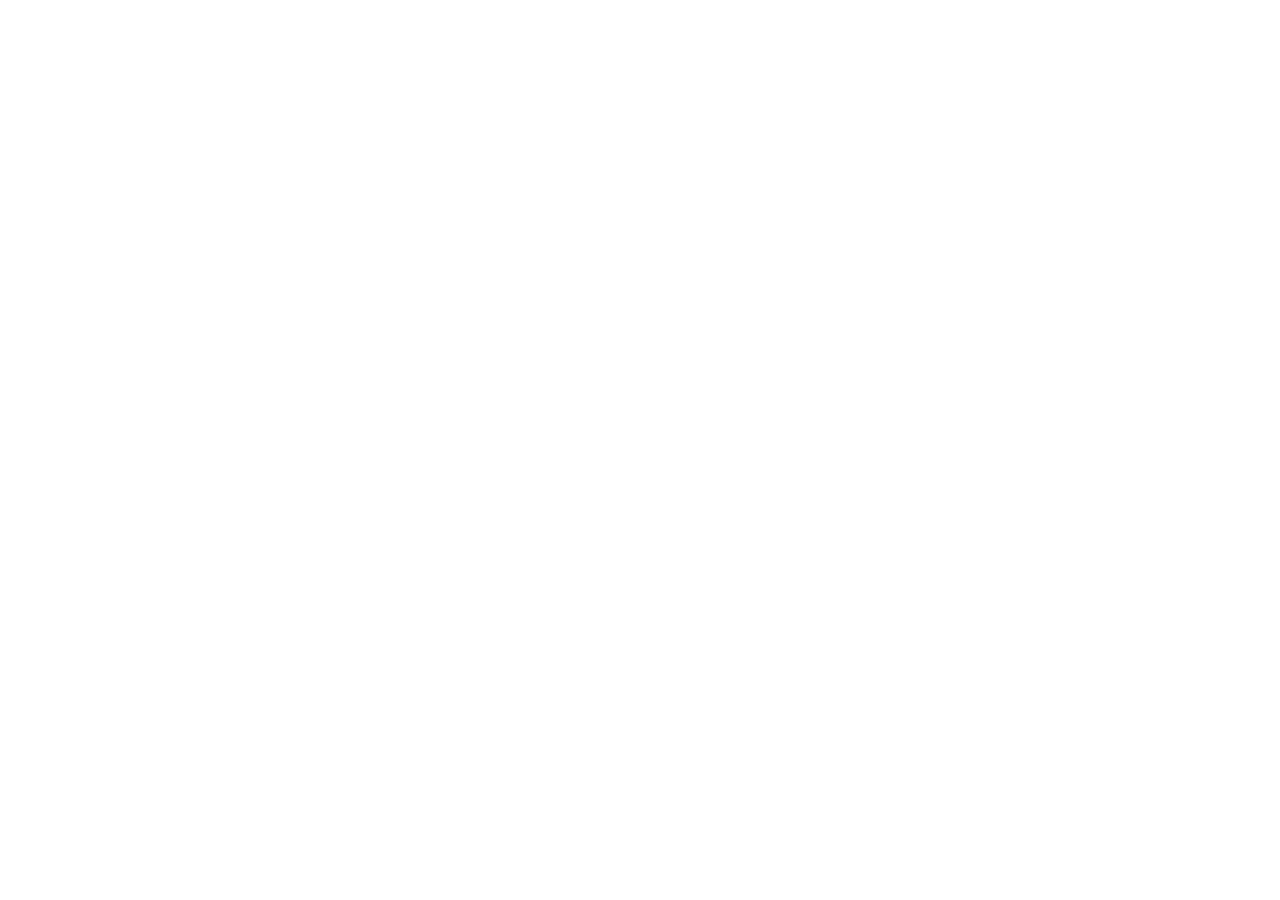
==== ecommerce-site/index.html @ d8488909 "ecommerce site project added" ====
<!doctype html>
<html lang="en">
  <head>
    <meta charset="UTF-8" />
    <meta name="viewport" content="width=device-width, initial-scale=1.0" />
    <title>E-commerce Site</title>
    <link rel="stylesheet" href="style.css" />
  </head>
  <body>
    <script src="script.js"></script>
  </body>
</html>
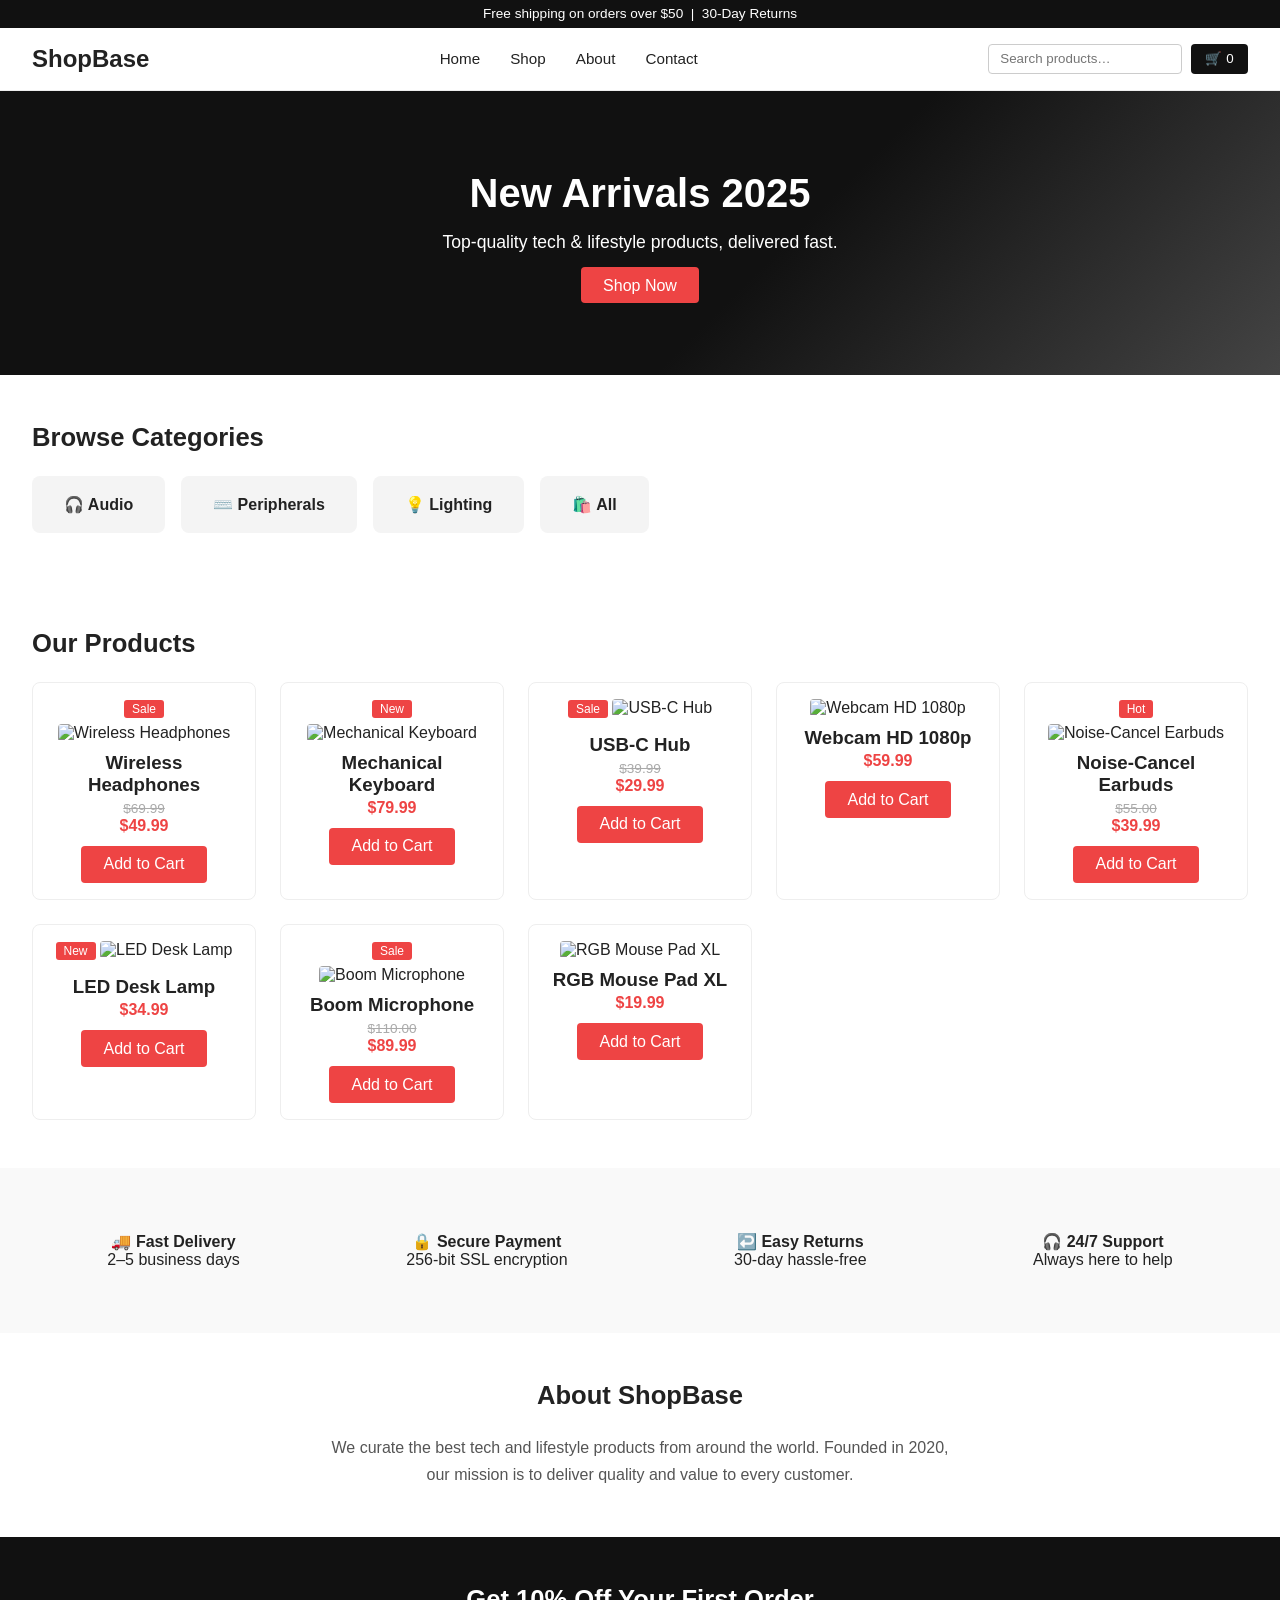
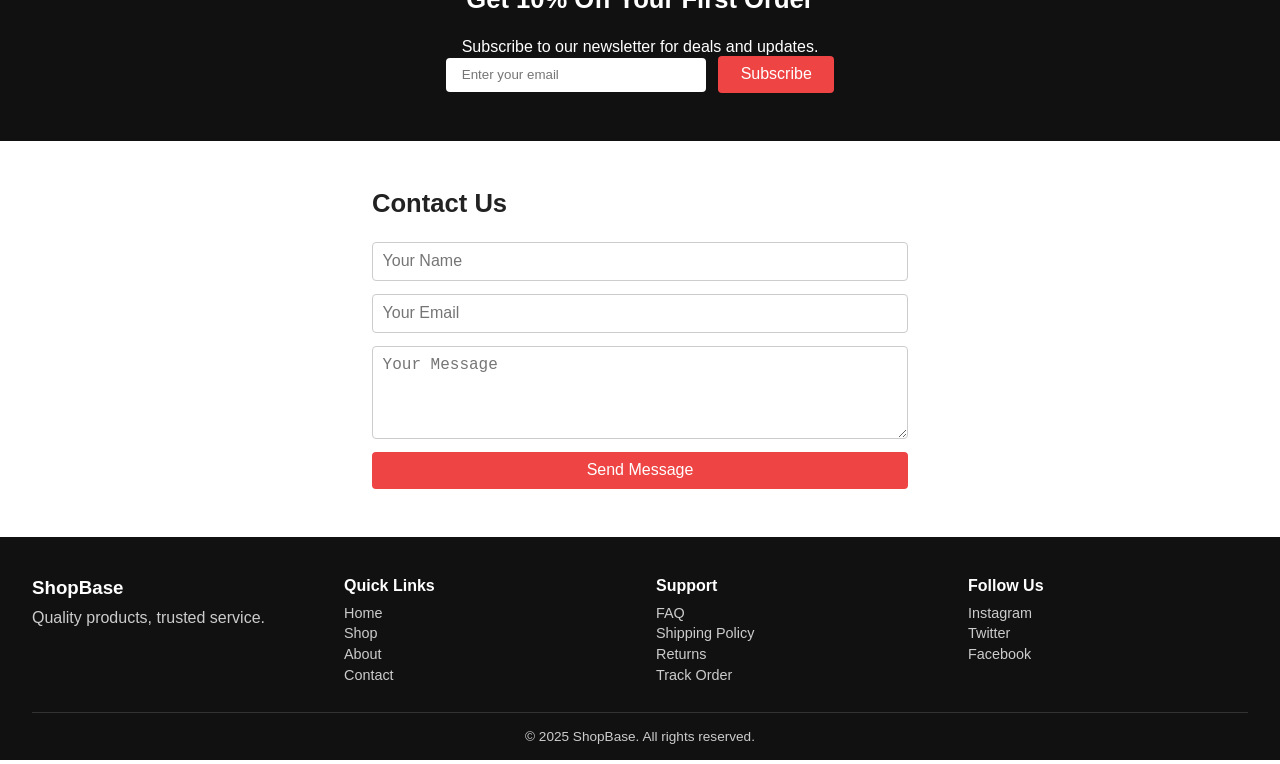
==== commit 9eace09d: "Ecommerce site UI" ====
--- a/ecommerce-site/index.html
+++ b/ecommerce-site/index.html
@@ -3,10 +3,146 @@
   <head>
     <meta charset="UTF-8" />
     <meta name="viewport" content="width=device-width, initial-scale=1.0" />
-    <title>E-commerce Site</title>
+    <title>ShopBase – Modern Store</title>
     <link rel="stylesheet" href="style.css" />
   </head>
   <body>
+    <!-- TOP BAR -->
+    <div class="topbar">
+      Free shipping on orders over $50 &nbsp;|&nbsp; 30-Day Returns
+    </div>
+
+    <!-- HEADER -->
+    <header>
+      <div class="logo">ShopBase</div>
+      <nav>
+        <a href="#home">Home</a>
+        <a href="#products">Shop</a>
+        <a href="#about">About</a>
+        <a href="#contact">Contact</a>
+      </nav>
+      <div class="header-actions">
+        <input type="text" id="search" placeholder="Search products…" />
+        <button id="cart-btn">🛒 <span id="cart-count">0</span></button>
+      </div>
+    </header>
+
+    <!-- HERO -->
+    <section id="home" class="hero">
+      <div class="hero-text">
+        <h2>New Arrivals 2025</h2>
+        <p>Top-quality tech & lifestyle products, delivered fast.</p>
+        <a href="#products" class="btn">Shop Now</a>
+      </div>
+    </section>
+
+    <!-- CATEGORIES -->
+    <section class="categories">
+      <h2>Browse Categories</h2>
+      <div class="cat-grid">
+        <div class="cat-card" onclick="filterProducts('Audio')">🎧 Audio</div>
+        <div class="cat-card" onclick="filterProducts('Peripherals')">
+          ⌨️ Peripherals
+        </div>
+        <div class="cat-card" onclick="filterProducts('Lighting')">
+          💡 Lighting
+        </div>
+        <div class="cat-card" onclick="filterProducts('')">🛍️ All</div>
+      </div>
+    </section>
+
+    <!-- PRODUCTS -->
+    <section id="products">
+      <h2>Our Products</h2>
+      <div id="product-grid"></div>
+    </section>
+
+    <!-- FEATURES BANNER -->
+    <section class="features">
+      <div>🚚 <strong>Fast Delivery</strong><br />2–5 business days</div>
+      <div>🔒 <strong>Secure Payment</strong><br />256-bit SSL encryption</div>
+      <div>↩️ <strong>Easy Returns</strong><br />30-day hassle-free</div>
+      <div>🎧 <strong>24/7 Support</strong><br />Always here to help</div>
+    </section>
+
+    <!-- ABOUT -->
+    <section id="about" class="about">
+      <h2>About ShopBase</h2>
+      <p>
+        We curate the best tech and lifestyle products from around the world.
+        Founded in 2020, our mission is to deliver quality and value to every
+        customer.
+      </p>
+    </section>
+
+    <!-- NEWSLETTER -->
+    <section class="newsletter">
+      <h2>Get 10% Off Your First Order</h2>
+      <p>Subscribe to our newsletter for deals and updates.</p>
+      <form onsubmit="subscribeNewsletter(event)">
+        <input
+          type="email"
+          id="email-input"
+          placeholder="Enter your email"
+          required
+        />
+        <button type="submit" class="btn">Subscribe</button>
+      </form>
+    </section>
+
+    <!-- CONTACT -->
+    <section id="contact" class="contact">
+      <h2>Contact Us</h2>
+      <form onsubmit="submitContact(event)">
+        <input type="text" placeholder="Your Name" required />
+        <input type="email" placeholder="Your Email" required />
+        <textarea placeholder="Your Message" rows="4" required></textarea>
+        <button type="submit" class="btn">Send Message</button>
+      </form>
+    </section>
+
+    <!-- FOOTER -->
+    <footer>
+      <div class="footer-grid">
+        <div>
+          <h3>ShopBase</h3>
+          <p>Quality products, trusted service.</p>
+        </div>
+        <div>
+          <h4>Quick Links</h4>
+          <a href="#home">Home</a>
+          <a href="#products">Shop</a>
+          <a href="#about">About</a>
+          <a href="#contact">Contact</a>
+        </div>
+        <div>
+          <h4>Support</h4>
+          <a href="#">FAQ</a>
+          <a href="#">Shipping Policy</a>
+          <a href="#">Returns</a>
+          <a href="#">Track Order</a>
+        </div>
+        <div>
+          <h4>Follow Us</h4>
+          <a href="#">Instagram</a>
+          <a href="#">Twitter</a>
+          <a href="#">Facebook</a>
+        </div>
+      </div>
+      <p class="footer-bottom">&copy; 2025 ShopBase. All rights reserved.</p>
+    </footer>
+
+    <!-- CART MODAL -->
+    <div id="cart-modal" class="hidden overlay">
+      <div class="modal-box">
+        <h2>Your Cart</h2>
+        <ul id="cart-items"></ul>
+        <p class="total">Total: $<span id="cart-total">0.00</span></p>
+        <button class="btn" id="checkout-btn">Checkout</button>
+        <button id="close-cart">✕ Close</button>
+      </div>
+    </div>
+
     <script src="script.js"></script>
   </body>
 </html>
--- a/ecommerce-site/style.css
+++ b/ecommerce-site/style.css
@@ -0,0 +1,75 @@
+* { box-sizing: border-box; margin: 0; padding: 0; }
+body { font-family: sans-serif; color: #222; }
+a { text-decoration: none; color: inherit; }
+
+/* TOP BAR */
+.topbar { background: #111; color: #fff; text-align: center; padding: .4rem; font-size: .85rem; }
+
+/* HEADER */
+header { display: flex; align-items: center; justify-content: space-between; padding: 1rem 2rem; border-bottom: 1px solid #eee; position: sticky; top: 0; background: #fff; z-index: 10; }
+.logo { font-size: 1.5rem; font-weight: 700; }
+nav a { margin: 0 .8rem; font-size: .95rem; }
+nav a:hover { color: #e44; }
+.header-actions { display: flex; gap: .6rem; }
+.header-actions input { border: 1px solid #ccc; padding: .4rem .7rem; border-radius: 4px; }
+.header-actions button { background: #111; color: #fff; border: none; padding: .4rem .9rem; border-radius: 4px; cursor: pointer; }
+
+/* HERO */
+.hero { background: linear-gradient(135deg, #111 60%, #444); color: #fff; padding: 5rem 2rem; text-align: center; }
+.hero h2 { font-size: 2.5rem; margin-bottom: 1rem; }
+.hero p  { font-size: 1.1rem; margin-bottom: 1.5rem; }
+
+/* BTN */
+.btn { background: #e44; color: #fff; border: none; padding: .6rem 1.4rem; border-radius: 4px; cursor: pointer; font-size: 1rem; }
+.btn:hover { background: #c22; }
+
+/* CATEGORIES */
+.categories, #products, .about, .newsletter, .contact, .features { padding: 3rem 2rem; }
+.categories h2, #products h2, .about h2, .newsletter h2, .contact h2 { margin-bottom: 1.5rem; font-size: 1.6rem; }
+.cat-grid { display: flex; gap: 1rem; flex-wrap: wrap; }
+.cat-card { background: #f4f4f4; padding: 1.2rem 2rem; border-radius: 8px; cursor: pointer; font-size: 1rem; font-weight: 600; }
+.cat-card:hover { background: #111; color: #fff; }
+
+/* PRODUCTS */
+#product-grid { display: grid; grid-template-columns: repeat(auto-fill, minmax(200px, 1fr)); gap: 1.5rem; }
+.card { background: #fff; border: 1px solid #eee; border-radius: 8px; padding: 1rem; text-align: center; }
+.card img { width: 100%; height: 150px; object-fit: cover; border-radius: 4px; }
+.card h3 { margin: .6rem 0 .2rem; }
+.card .price { color: #e44; font-weight: 700; margin-bottom: .7rem; }
+.card .old-price { text-decoration: line-through; color: #aaa; font-size: .85rem; }
+.badge { display: inline-block; background: #e44; color: #fff; font-size: .75rem; padding: .1rem .5rem; border-radius: 3px; margin-bottom: .4rem; }
+
+/* FEATURES */
+.features { display: flex; justify-content: space-around; flex-wrap: wrap; gap: 1rem; background: #f9f9f9; text-align: center; }
+.features div { padding: 1rem; }
+
+/* ABOUT */
+.about { max-width: 700px; margin: 0 auto; text-align: center; }
+.about p { line-height: 1.7; color: #555; }
+
+/* NEWSLETTER */
+.newsletter { background: #111; color: #fff; text-align: center; }
+.newsletter input { padding: .6rem 1rem; width: 260px; border: none; border-radius: 4px; margin-right: .5rem; }
+
+/* CONTACT */
+.contact { max-width: 600px; margin: 0 auto; }
+.contact form { display: flex; flex-direction: column; gap: .8rem; }
+.contact input, .contact textarea { padding: .6rem; border: 1px solid #ccc; border-radius: 4px; font-size: 1rem; }
+
+/* FOOTER */
+footer { background: #111; color: #ccc; padding: 2.5rem 2rem 1rem; }
+.footer-grid { display: grid; grid-template-columns: repeat(auto-fit, minmax(140px, 1fr)); gap: 2rem; margin-bottom: 1.5rem; }
+.footer-grid h3, .footer-grid h4 { color: #fff; margin-bottom: .6rem; }
+.footer-grid a { display: block; margin: .3rem 0; font-size: .9rem; }
+.footer-grid a:hover { color: #fff; }
+.footer-bottom { text-align: center; font-size: .85rem; border-top: 1px solid #333; padding-top: 1rem; }
+
+/* CART MODAL */
+.overlay { position: fixed; inset: 0; background: rgba(0,0,0,.5); display: flex; align-items: center; justify-content: center; z-index: 100; }
+.hidden { display: none !important; }
+.modal-box { background: #fff; padding: 2rem; border-radius: 8px; width: 360px; max-width: 95%; }
+.modal-box h2 { margin-bottom: 1rem; }
+#cart-items { list-style: none; margin-bottom: 1rem; max-height: 250px; overflow-y: auto; }
+#cart-items li { padding: .4rem 0; border-bottom: 1px solid #eee; display: flex; justify-content: space-between; }
+.total { font-size: 1.1rem; font-weight: 700; margin-bottom: 1rem; }
+#close-cart { background: none; border: 1px solid #ccc; padding: .4rem 1rem; border-radius: 4px; cursor: pointer; margin-left: .5rem; }
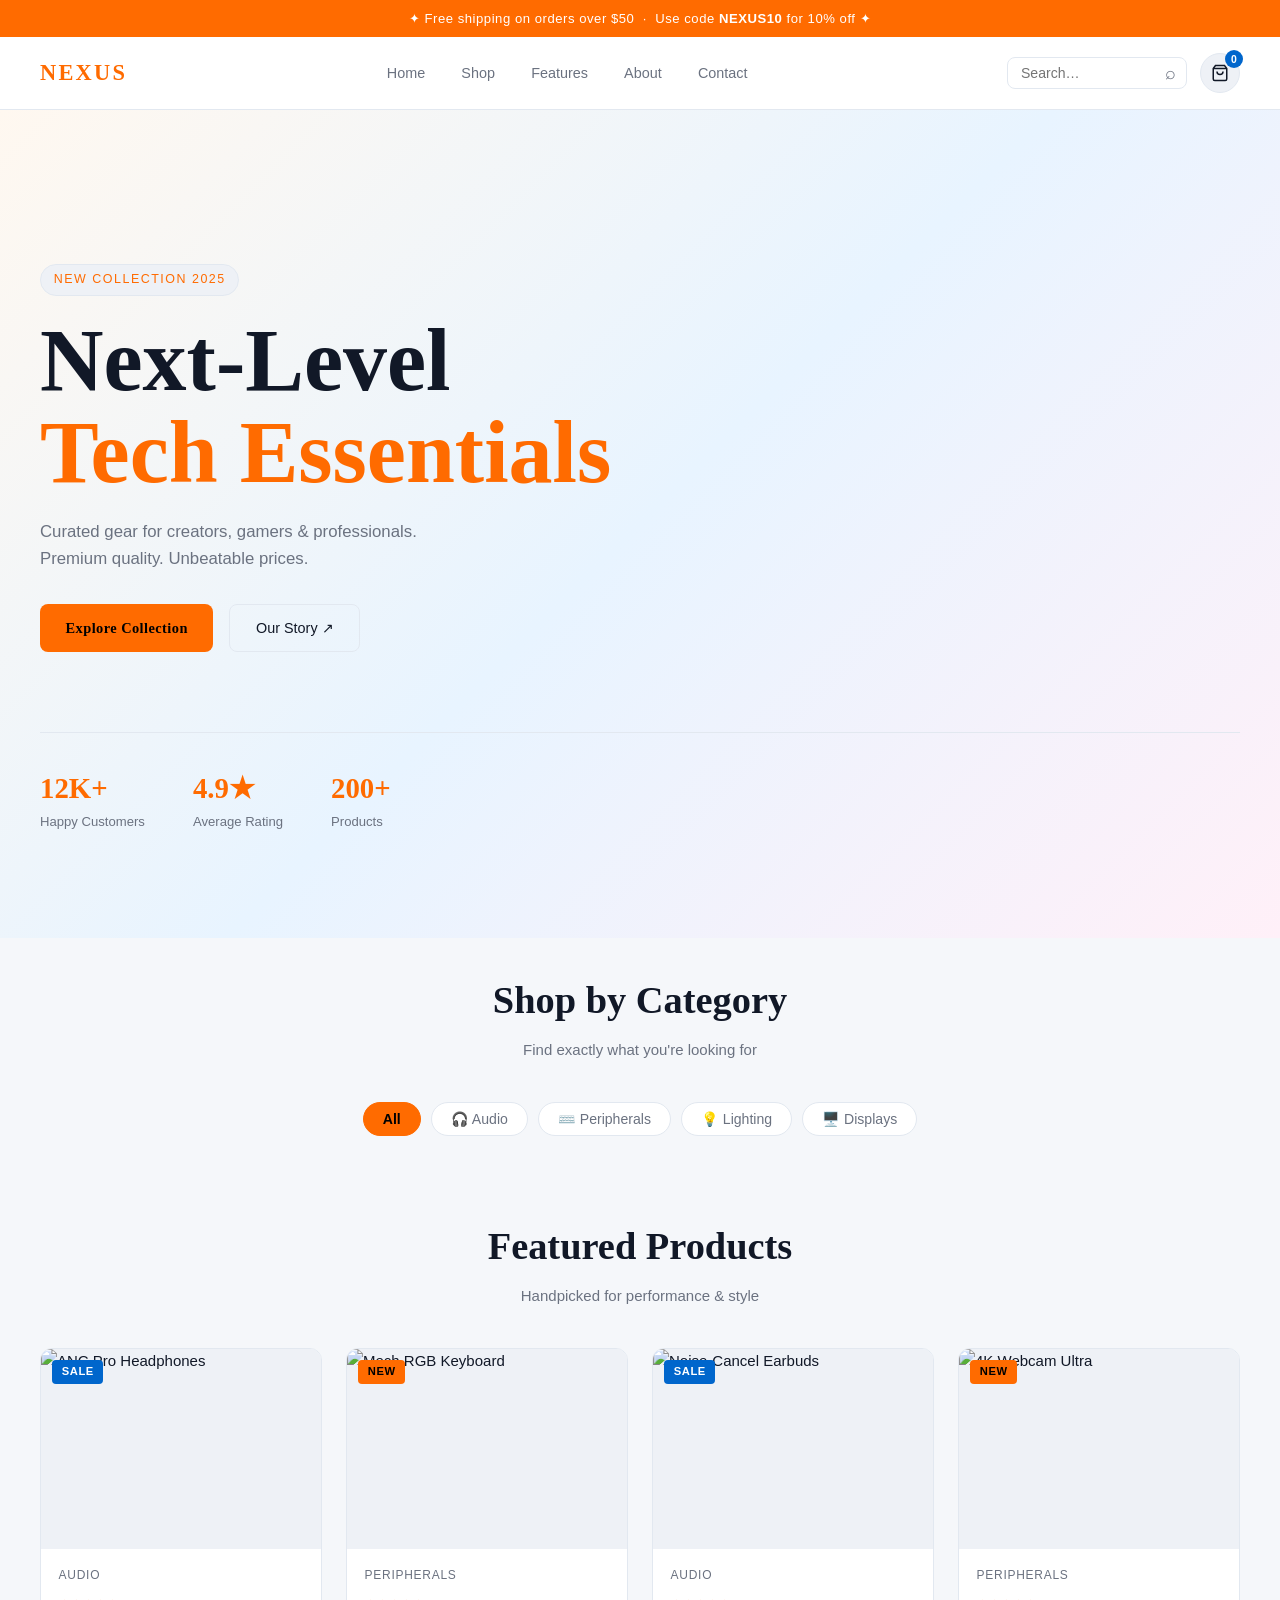
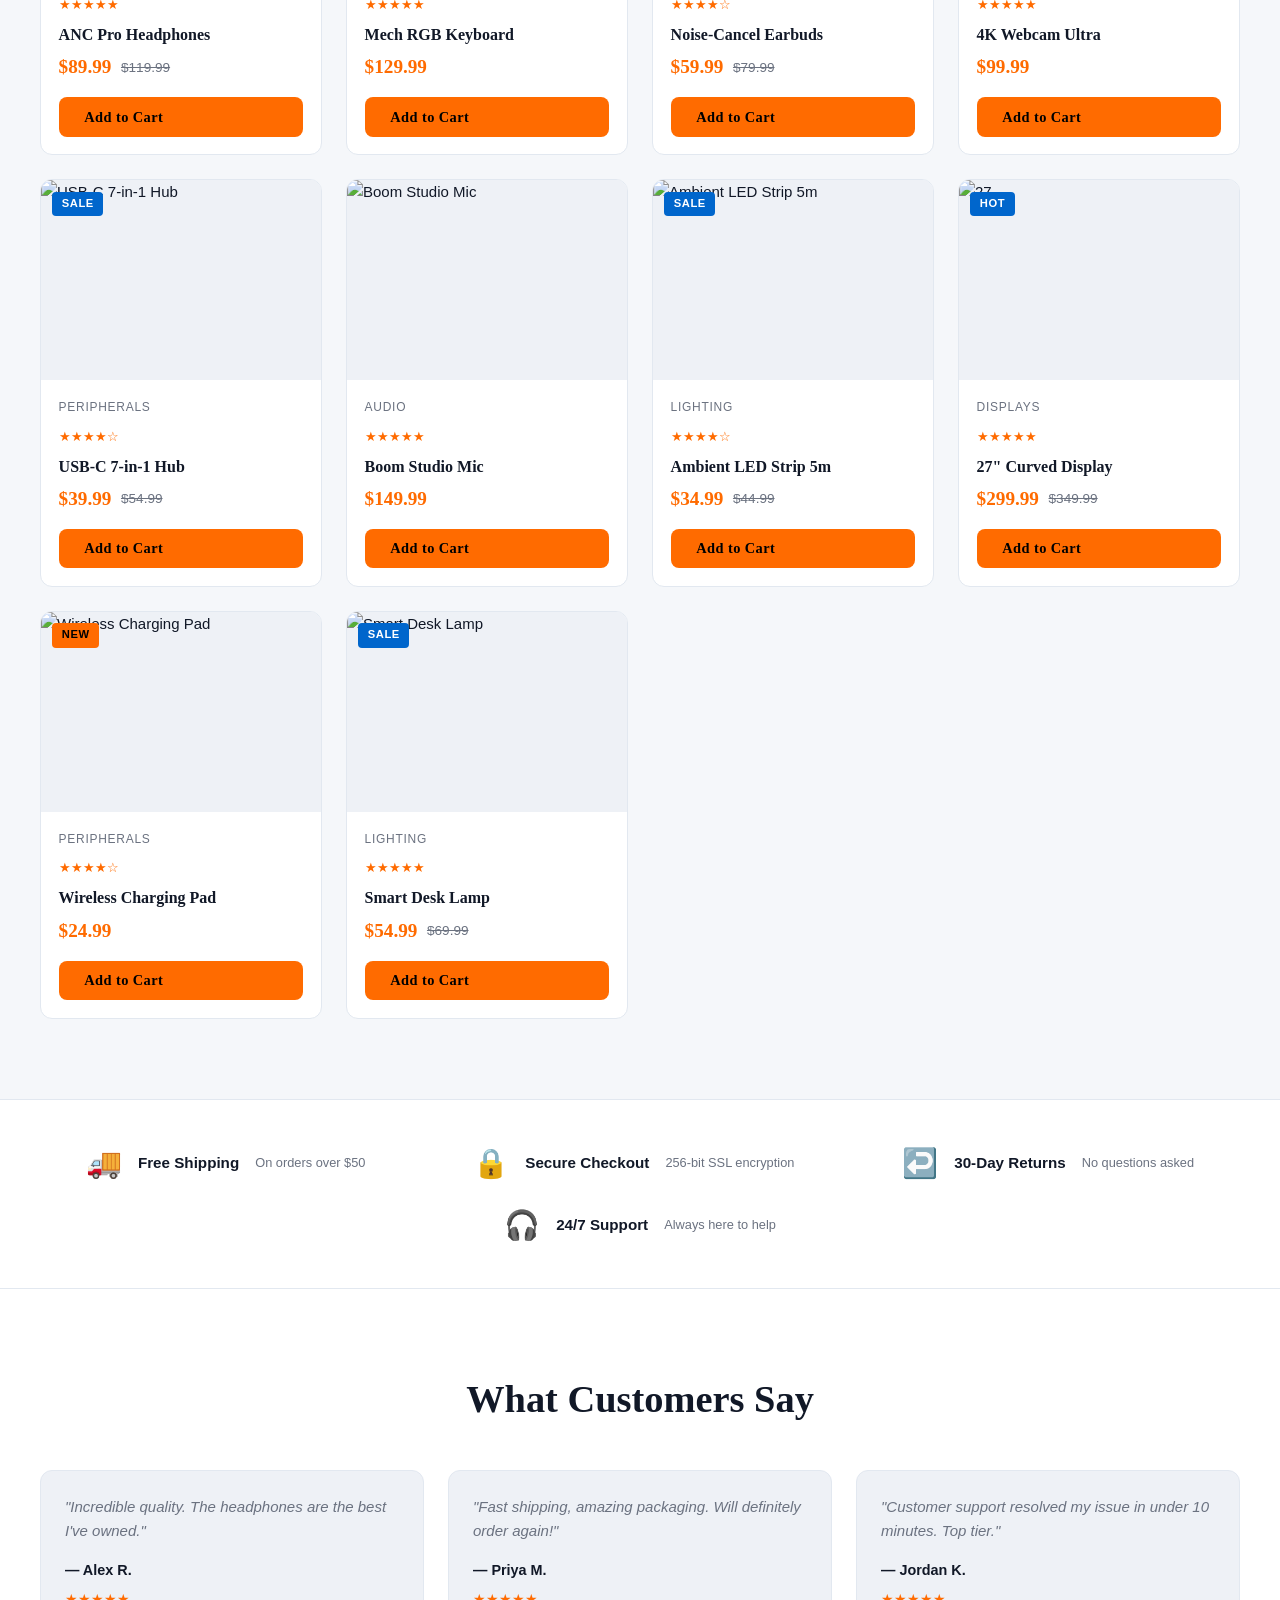
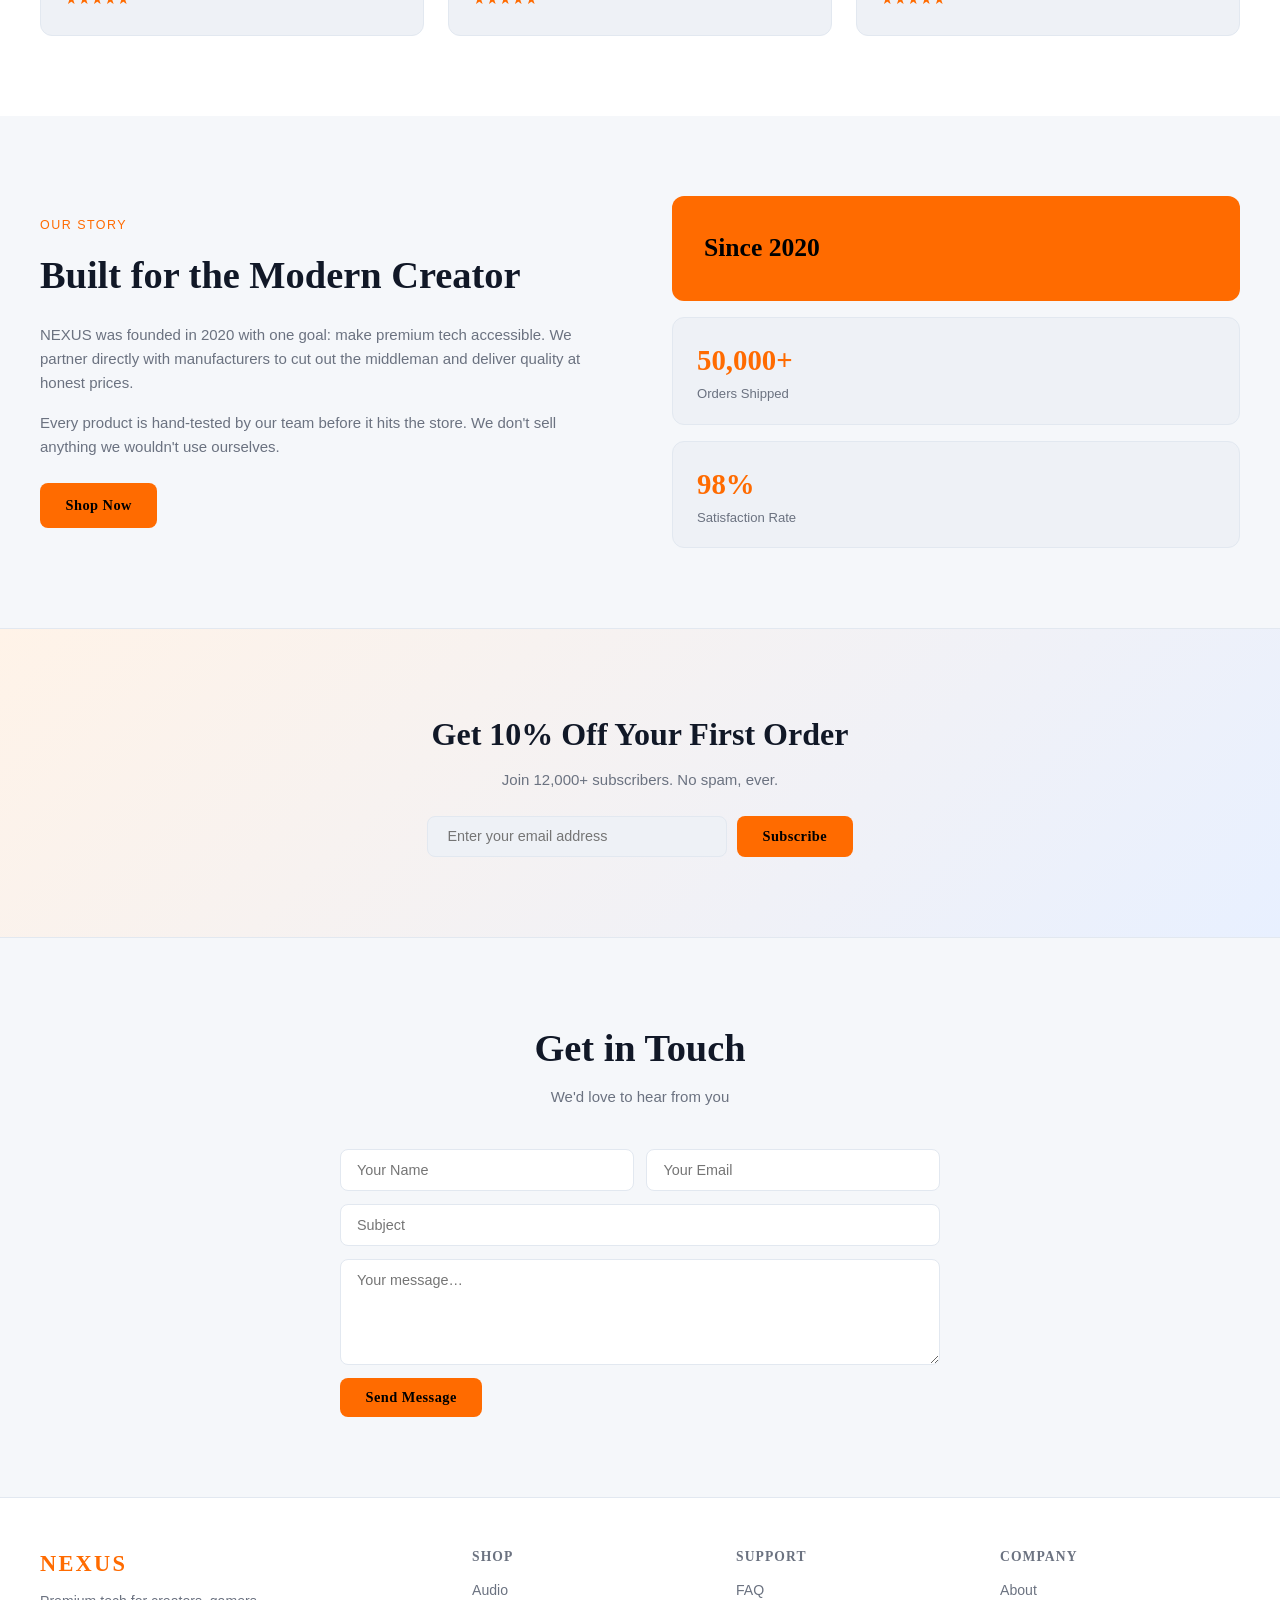
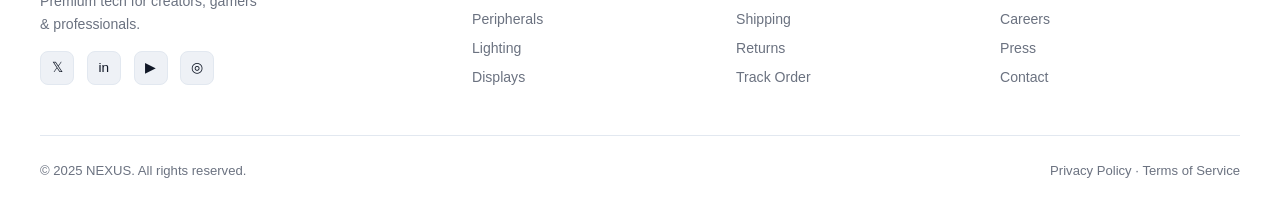
==== commit 7cf5a5eb: "project-update" ====
--- a/ecommerce-site/index.html
+++ b/ecommerce-site/index.html
@@ -3,145 +3,290 @@
   <head>
     <meta charset="UTF-8" />
     <meta name="viewport" content="width=device-width, initial-scale=1.0" />
-    <title>ShopBase – Modern Store</title>
+    <title>NEXUS — Premium Tech Store</title>
+    <link
+      href="https://fonts.googleapis.com/css2?family=Ember+Display:wght@400;700&family=Bookerly:ital@0;1&display=swap"
+      rel="stylesheet"
+    />
     <link rel="stylesheet" href="style.css" />
   </head>
   <body>
-    <!-- TOP BAR -->
-    <div class="topbar">
-      Free shipping on orders over $50 &nbsp;|&nbsp; 30-Day Returns
+    <!-- ANNOUNCEMENT -->
+    <div class="announce">
+      ✦ Free shipping on orders over $50 &nbsp;·&nbsp; Use code
+      <strong>NEXUS10</strong> for 10% off ✦
     </div>
 
     <!-- HEADER -->
-    <header>
-      <div class="logo">ShopBase</div>
+    <header id="header">
+      <a href="#" class="logo">NEXUS</a>
       <nav>
         <a href="#home">Home</a>
         <a href="#products">Shop</a>
+        <a href="#features">Features</a>
         <a href="#about">About</a>
         <a href="#contact">Contact</a>
       </nav>
-      <div class="header-actions">
-        <input type="text" id="search" placeholder="Search products…" />
-        <button id="cart-btn">🛒 <span id="cart-count">0</span></button>
+      <div class="header-right">
+        <div class="search-wrap">
+          <input
+            id="search"
+            type="text"
+            placeholder="Search…"
+            autocomplete="off"
+          />
+          <span>⌕</span>
+        </div>
+        <button class="cart-trigger" id="cart-btn">
+          <svg
+            viewBox="0 0 24 24"
+            fill="none"
+            stroke="currentColor"
+            stroke-width="2"
+          >
+            <path d="M6 2 3 6v14a2 2 0 002 2h14a2 2 0 002-2V6l-3-4z" />
+            <line x1="3" y1="6" x2="21" y2="6" />
+            <path d="M16 10a4 4 0 01-8 0" />
+          </svg>
+          <span id="cart-count" class="badge-count">0</span>
+        </button>
+        <button class="hamburger" id="menu-btn">☰</button>
       </div>
     </header>
+
+    <!-- MOBILE NAV -->
+    <div class="mobile-nav hidden" id="mobile-nav">
+      <a href="#home" onclick="closeMenu()">Home</a>
+      <a href="#products" onclick="closeMenu()">Shop</a>
+      <a href="#features" onclick="closeMenu()">Features</a>
+      <a href="#about" onclick="closeMenu()">About</a>
+      <a href="#contact" onclick="closeMenu()">Contact</a>
+    </div>
 
     <!-- HERO -->
     <section id="home" class="hero">
-      <div class="hero-text">
-        <h2>New Arrivals 2025</h2>
-        <p>Top-quality tech & lifestyle products, delivered fast.</p>
-        <a href="#products" class="btn">Shop Now</a>
+      <div class="hero-bg"></div>
+      <div class="hero-content">
+        <span class="hero-label">New Collection 2025</span>
+        <h1>Next-Level<br /><em>Tech Essentials</em></h1>
+        <p>
+          Curated gear for creators, gamers & professionals.<br />Premium
+          quality. Unbeatable prices.
+        </p>
+        <div class="hero-cta">
+          <a href="#products" class="btn-primary">Explore Collection</a>
+          <a href="#about" class="btn-ghost">Our Story ↗</a>
+        </div>
+      </div>
+      <div class="hero-stats">
+        <div><strong>12K+</strong><span>Happy Customers</span></div>
+        <div><strong>4.9★</strong><span>Average Rating</span></div>
+        <div><strong>200+</strong><span>Products</span></div>
       </div>
     </section>
 
     <!-- CATEGORIES -->
-    <section class="categories">
-      <h2>Browse Categories</h2>
-      <div class="cat-grid">
-        <div class="cat-card" onclick="filterProducts('Audio')">🎧 Audio</div>
-        <div class="cat-card" onclick="filterProducts('Peripherals')">
+    <section class="categories" id="categories">
+      <div class="section-head">
+        <h2>Shop by Category</h2>
+        <p>Find exactly what you're looking for</p>
+      </div>
+      <div class="cat-row">
+        <button class="cat-pill active" onclick="filterCat(this, '')">
+          All
+        </button>
+        <button class="cat-pill" onclick="filterCat(this, 'Audio')">
+          🎧 Audio
+        </button>
+        <button class="cat-pill" onclick="filterCat(this, 'Peripherals')">
           ⌨️ Peripherals
-        </div>
-        <div class="cat-card" onclick="filterProducts('Lighting')">
+        </button>
+        <button class="cat-pill" onclick="filterCat(this, 'Lighting')">
           💡 Lighting
-        </div>
-        <div class="cat-card" onclick="filterProducts('')">🛍️ All</div>
+        </button>
+        <button class="cat-pill" onclick="filterCat(this, 'Displays')">
+          🖥️ Displays
+        </button>
       </div>
     </section>
 
     <!-- PRODUCTS -->
     <section id="products">
-      <h2>Our Products</h2>
+      <div class="section-head">
+        <h2>Featured Products</h2>
+        <p>Handpicked for performance & style</p>
+      </div>
       <div id="product-grid"></div>
     </section>
 
-    <!-- FEATURES BANNER -->
-    <section class="features">
-      <div>🚚 <strong>Fast Delivery</strong><br />2–5 business days</div>
-      <div>🔒 <strong>Secure Payment</strong><br />256-bit SSL encryption</div>
-      <div>↩️ <strong>Easy Returns</strong><br />30-day hassle-free</div>
-      <div>🎧 <strong>24/7 Support</strong><br />Always here to help</div>
+    <!-- FEATURES STRIP -->
+    <section id="features" class="features-strip">
+      <div class="feat">
+        <div class="feat-icon">🚚</div>
+        <strong>Free Shipping</strong><span>On orders over $50</span>
+      </div>
+      <div class="feat">
+        <div class="feat-icon">🔒</div>
+        <strong>Secure Checkout</strong><span>256-bit SSL encryption</span>
+      </div>
+      <div class="feat">
+        <div class="feat-icon">↩️</div>
+        <strong>30-Day Returns</strong><span>No questions asked</span>
+      </div>
+      <div class="feat">
+        <div class="feat-icon">🎧</div>
+        <strong>24/7 Support</strong><span>Always here to help</span>
+      </div>
+    </section>
+
+    <!-- TESTIMONIALS -->
+    <section class="testimonials">
+      <div class="section-head"><h2>What Customers Say</h2></div>
+      <div class="testi-grid">
+        <div class="testi-card">
+          <p>"Incredible quality. The headphones are the best I've owned."</p>
+          <strong>— Alex R.</strong><span>★★★★★</span>
+        </div>
+        <div class="testi-card">
+          <p>
+            "Fast shipping, amazing packaging. Will definitely order again!"
+          </p>
+          <strong>— Priya M.</strong><span>★★★★★</span>
+        </div>
+        <div class="testi-card">
+          <p>
+            "Customer support resolved my issue in under 10 minutes. Top tier."
+          </p>
+          <strong>— Jordan K.</strong><span>★★★★★</span>
+        </div>
+      </div>
     </section>
 
     <!-- ABOUT -->
     <section id="about" class="about">
-      <h2>About ShopBase</h2>
-      <p>
-        We curate the best tech and lifestyle products from around the world.
-        Founded in 2020, our mission is to deliver quality and value to every
-        customer.
-      </p>
+      <div class="about-text">
+        <span class="section-label">Our Story</span>
+        <h2>Built for the Modern Creator</h2>
+        <p>
+          NEXUS was founded in 2020 with one goal: make premium tech accessible.
+          We partner directly with manufacturers to cut out the middleman and
+          deliver quality at honest prices.
+        </p>
+        <p>
+          Every product is hand-tested by our team before it hits the store. We
+          don't sell anything we wouldn't use ourselves.
+        </p>
+        <a href="#products" class="btn-primary">Shop Now</a>
+      </div>
+      <div class="about-visual">
+        <div class="about-card">Since 2020</div>
+        <div class="about-stat">
+          <strong>50,000+</strong><span>Orders Shipped</span>
+        </div>
+        <div class="about-stat">
+          <strong>98%</strong><span>Satisfaction Rate</span>
+        </div>
+      </div>
     </section>
 
     <!-- NEWSLETTER -->
     <section class="newsletter">
       <h2>Get 10% Off Your First Order</h2>
-      <p>Subscribe to our newsletter for deals and updates.</p>
-      <form onsubmit="subscribeNewsletter(event)">
+      <p>Join 12,000+ subscribers. No spam, ever.</p>
+      <form onsubmit="subscribe(event)">
         <input
           type="email"
-          id="email-input"
-          placeholder="Enter your email"
+          id="nl-email"
+          placeholder="Enter your email address"
           required
         />
-        <button type="submit" class="btn">Subscribe</button>
+        <button type="submit" class="btn-primary">Subscribe</button>
       </form>
     </section>
 
     <!-- CONTACT -->
     <section id="contact" class="contact">
-      <h2>Contact Us</h2>
-      <form onsubmit="submitContact(event)">
-        <input type="text" placeholder="Your Name" required />
-        <input type="email" placeholder="Your Email" required />
-        <textarea placeholder="Your Message" rows="4" required></textarea>
-        <button type="submit" class="btn">Send Message</button>
+      <div class="section-head">
+        <h2>Get in Touch</h2>
+        <p>We'd love to hear from you</p>
+      </div>
+      <form class="contact-form" onsubmit="sendMsg(event)">
+        <div class="form-row">
+          <input type="text" placeholder="Your Name" required />
+          <input type="email" placeholder="Your Email" required />
+        </div>
+        <input type="text" placeholder="Subject" required />
+        <textarea rows="5" placeholder="Your message…" required></textarea>
+        <button type="submit" class="btn-primary">Send Message</button>
       </form>
     </section>
 
     <!-- FOOTER -->
     <footer>
-      <div class="footer-grid">
-        <div>
-          <h3>ShopBase</h3>
-          <p>Quality products, trusted service.</p>
-        </div>
-        <div>
-          <h4>Quick Links</h4>
-          <a href="#home">Home</a>
-          <a href="#products">Shop</a>
-          <a href="#about">About</a>
-          <a href="#contact">Contact</a>
-        </div>
-        <div>
-          <h4>Support</h4>
-          <a href="#">FAQ</a>
-          <a href="#">Shipping Policy</a>
-          <a href="#">Returns</a>
-          <a href="#">Track Order</a>
-        </div>
-        <div>
-          <h4>Follow Us</h4>
-          <a href="#">Instagram</a>
-          <a href="#">Twitter</a>
-          <a href="#">Facebook</a>
-        </div>
-      </div>
-      <p class="footer-bottom">&copy; 2025 ShopBase. All rights reserved.</p>
+      <div class="footer-top">
+        <div class="footer-brand">
+          <h3>NEXUS</h3>
+          <p>Premium tech for creators, gamers & professionals.</p>
+          <div class="socials">
+            <a href="#">𝕏</a><a href="#">in</a><a href="#">▶</a
+            ><a href="#">◎</a>
+          </div>
+        </div>
+        <div class="footer-links">
+          <div>
+            <h4>Shop</h4>
+            <a href="#">Audio</a><a href="#">Peripherals</a
+            ><a href="#">Lighting</a><a href="#">Displays</a>
+          </div>
+          <div>
+            <h4>Support</h4>
+            <a href="#">FAQ</a><a href="#">Shipping</a><a href="#">Returns</a
+            ><a href="#">Track Order</a>
+          </div>
+          <div>
+            <h4>Company</h4>
+            <a href="#">About</a><a href="#">Careers</a><a href="#">Press</a
+            ><a href="#">Contact</a>
+          </div>
+        </div>
+      </div>
+      <div class="footer-bottom">
+        <span>© 2025 NEXUS. All rights reserved.</span>
+        <span
+          ><a href="#">Privacy Policy</a> ·
+          <a href="#">Terms of Service</a></span
+        >
+      </div>
     </footer>
 
-    <!-- CART MODAL -->
-    <div id="cart-modal" class="hidden overlay">
-      <div class="modal-box">
-        <h2>Your Cart</h2>
+    <!-- CART DRAWER -->
+    <div
+      id="cart-overlay"
+      class="drawer-overlay hidden"
+      onclick="closeCart(event)"
+    >
+      <div class="cart-drawer">
+        <div class="drawer-head">
+          <h3>Your Cart (<span id="drawer-count">0</span>)</h3>
+          <button id="close-cart" onclick="toggleCart()">✕</button>
+        </div>
         <ul id="cart-items"></ul>
-        <p class="total">Total: $<span id="cart-total">0.00</span></p>
-        <button class="btn" id="checkout-btn">Checkout</button>
-        <button id="close-cart">✕ Close</button>
+        <div class="drawer-footer">
+          <div class="drawer-total">
+            Total: <strong>$<span id="cart-total">0.00</span></strong>
+          </div>
+          <button class="btn-primary full" id="checkout-btn">
+            Proceed to Checkout →
+          </button>
+          <button class="btn-ghost full" onclick="toggleCart()">
+            Continue Shopping
+          </button>
+        </div>
       </div>
     </div>
+
+    <!-- TOAST -->
+    <div id="toast" class="toast hidden"></div>
 
     <script src="script.js"></script>
   </body>
--- a/ecommerce-site/style.css
+++ b/ecommerce-site/style.css
@@ -1,75 +1,189 @@
-* { box-sizing: border-box; margin: 0; padding: 0; }
-body { font-family: sans-serif; color: #222; }
+/* ── RESET & VARS ─────────────────────────────── */
+*, *::before, *::after { box-sizing: border-box; margin: 0; padding: 0; }
+:root {
+  --bg: #f5f7fa; --surface: #ffffff; --surface2: #eef1f6;
+  --accent: #ff6b00; --accent2: #0066cc;
+  --text: #111827; --muted: #6b7280; --border: #e2e8f0;
+  --radius: 12px; --font-head: 'Merriweather', Georgia, serif; --font-body: 'Source Sans 3', Arial, sans-serif;
+}
+html { scroll-behavior: smooth; }
+body { background: var(--bg); color: var(--text); font-family: var(--font-body); font-size: 15px; line-height: 1.6; overflow-x: hidden; }
 a { text-decoration: none; color: inherit; }
+img { display: block; width: 100%; }
+h1,h2,h3,h4 { font-family: var(--font-head); }
 
-/* TOP BAR */
-.topbar { background: #111; color: #fff; text-align: center; padding: .4rem; font-size: .85rem; }
+/* ── ANNOUNCE ─────────────────────────────────── */
+.announce { background: #ff6b00; color: #fff; text-align: center; padding: .5rem; font-size: .82rem; font-weight: 500; letter-spacing: .04em; }
 
-/* HEADER */
-header { display: flex; align-items: center; justify-content: space-between; padding: 1rem 2rem; border-bottom: 1px solid #eee; position: sticky; top: 0; background: #fff; z-index: 10; }
-.logo { font-size: 1.5rem; font-weight: 700; }
-nav a { margin: 0 .8rem; font-size: .95rem; }
-nav a:hover { color: #e44; }
-.header-actions { display: flex; gap: .6rem; }
-.header-actions input { border: 1px solid #ccc; padding: .4rem .7rem; border-radius: 4px; }
-.header-actions button { background: #111; color: #fff; border: none; padding: .4rem .9rem; border-radius: 4px; cursor: pointer; }
+/* ── HEADER ───────────────────────────────────── */
+header { position: sticky; top: 0; z-index: 100; display: flex; align-items: center; justify-content: space-between; padding: 1rem 2.5rem; background: rgba(255,255,255,.95); backdrop-filter: blur(16px); border-bottom: 1px solid var(--border); }
+.logo { font-family: var(--font-head); font-size: 1.4rem; font-weight: 800; letter-spacing: .1em; color: #ff6b00; }
+nav a { margin: 0 1rem; font-size: .9rem; color: var(--muted); transition: color .2s; }
+nav a:hover { color: var(--text); }
+.header-right { display: flex; align-items: center; gap: .8rem; }
+.search-wrap { position: relative; }
+.search-wrap span { position: absolute; right: .7rem; top: 50%; transform: translateY(-50%); color: var(--muted); font-size: 1.1rem; pointer-events: none; }
+#search { background: var(--surface); border: 1px solid var(--border); color: var(--text); padding: .45rem 2rem .45rem .8rem; border-radius: 8px; width: 180px; font-size: .88rem; transition: width .3s, border-color .2s; }
+#search:focus { outline: none; width: 230px; border-color: var(--accent); }
+.cart-trigger { position: relative; background: var(--surface2); border: 1px solid var(--border); color: var(--text); width: 40px; height: 40px; border-radius: 50%; display: flex; align-items: center; justify-content: center; cursor: pointer; transition: background .2s; }
+.cart-trigger svg { width: 18px; height: 18px; }
+.cart-trigger:hover { background: var(--accent); color: #000; }
+.badge-count { position: absolute; top: -4px; right: -4px; background: var(--accent2); color: #fff; font-size: .65rem; font-weight: 700; width: 18px; height: 18px; border-radius: 50%; display: flex; align-items: center; justify-content: center; }
+.hamburger { display: none; background: none; border: none; color: var(--text); font-size: 1.4rem; cursor: pointer; }
 
-/* HERO */
-.hero { background: linear-gradient(135deg, #111 60%, #444); color: #fff; padding: 5rem 2rem; text-align: center; }
-.hero h2 { font-size: 2.5rem; margin-bottom: 1rem; }
-.hero p  { font-size: 1.1rem; margin-bottom: 1.5rem; }
+/* ── MOBILE NAV ───────────────────────────────── */
+.mobile-nav { display: flex; flex-direction: column; background: var(--surface); padding: 1.5rem 2rem; gap: 1rem; border-bottom: 1px solid var(--border); }
+.mobile-nav a { font-size: 1rem; color: var(--muted); }
+.hidden { display: none !important; }
 
-/* BTN */
-.btn { background: #e44; color: #fff; border: none; padding: .6rem 1.4rem; border-radius: 4px; cursor: pointer; font-size: 1rem; }
-.btn:hover { background: #c22; }
+/* ── HERO ─────────────────────────────────────── */
+.hero { position: relative; min-height: 92vh; display: flex; flex-direction: column; justify-content: center; padding: 6rem 2.5rem 3rem; overflow: hidden; }
+.hero-bg { position: absolute; inset: 0; background: linear-gradient(135deg, #fff8f0 0%, #e8f4ff 50%, #fff0f8 100%); pointer-events: none; }.hero-content { position: relative; max-width: 640px; animation: fadeUp .8s ease both; }
+.hero-label { display: inline-block; background: var(--surface2); border: 1px solid var(--border); color: var(--accent); font-size: .78rem; letter-spacing: .12em; padding: .3rem .8rem; border-radius: 20px; margin-bottom: 1.2rem; text-transform: uppercase; }
+.hero h1 { font-size: clamp(3rem, 7vw, 5.5rem); font-weight: 800; line-height: 1.05; margin-bottom: 1.2rem; }
+.hero h1 em { font-style: normal; color: #ff6b00; }
+.hero p { color: var(--muted); font-size: 1.05rem; max-width: 460px; margin-bottom: 2rem; }
+.hero-cta { display: flex; gap: 1rem; flex-wrap: wrap; }
+.hero-stats { position: relative; display: flex; gap: 3rem; margin-top: 5rem; padding-top: 2rem; border-top: 1px solid var(--border); animation: fadeUp .8s .3s ease both; }
+.hero-stats div { display: flex; flex-direction: column; }
+.hero-stats strong { font-family: var(--font-head); font-size: 1.8rem; font-weight: 700; color: var(--accent); }
+.hero-stats span { font-size: .82rem; color: var(--muted); }
 
-/* CATEGORIES */
-.categories, #products, .about, .newsletter, .contact, .features { padding: 3rem 2rem; }
-.categories h2, #products h2, .about h2, .newsletter h2, .contact h2 { margin-bottom: 1.5rem; font-size: 1.6rem; }
-.cat-grid { display: flex; gap: 1rem; flex-wrap: wrap; }
-.cat-card { background: #f4f4f4; padding: 1.2rem 2rem; border-radius: 8px; cursor: pointer; font-size: 1rem; font-weight: 600; }
-.cat-card:hover { background: #111; color: #fff; }
+/* ── BUTTONS ──────────────────────────────────── */
+.btn-primary { display: inline-flex; align-items: center; background: var(--accent); color: #000; font-family: var(--font-head); font-weight: 700; font-size: .9rem; padding: .7rem 1.6rem; border-radius: 8px; border: none; cursor: pointer; transition: transform .15s, opacity .15s; letter-spacing: .03em; }
+.btn-primary:hover { opacity: .85; transform: translateY(-1px); }
+.btn-primary.full { width: 100%; justify-content: center; margin-bottom: .6rem; }
+.btn-ghost { display: inline-flex; align-items: center; background: transparent; color: var(--text); font-size: .9rem; padding: .7rem 1.6rem; border-radius: 8px; border: 1px solid var(--border); cursor: pointer; transition: border-color .2s; }
+.btn-ghost:hover { border-color: var(--muted); }
+.btn-ghost.full { width: 100%; justify-content: center; }
 
-/* PRODUCTS */
-#product-grid { display: grid; grid-template-columns: repeat(auto-fill, minmax(200px, 1fr)); gap: 1.5rem; }
-.card { background: #fff; border: 1px solid #eee; border-radius: 8px; padding: 1rem; text-align: center; }
-.card img { width: 100%; height: 150px; object-fit: cover; border-radius: 4px; }
-.card h3 { margin: .6rem 0 .2rem; }
-.card .price { color: #e44; font-weight: 700; margin-bottom: .7rem; }
-.card .old-price { text-decoration: line-through; color: #aaa; font-size: .85rem; }
-.badge { display: inline-block; background: #e44; color: #fff; font-size: .75rem; padding: .1rem .5rem; border-radius: 3px; margin-bottom: .4rem; }
+/* ── SECTION HELPERS ──────────────────────────── */
+section { padding: 5rem 2.5rem; }
+.section-head { text-align: center; margin-bottom: 2.5rem; }
+.section-head h2 { font-size: clamp(1.8rem, 3vw, 2.4rem); font-weight: 800; margin-bottom: .4rem; }
+.section-head p { color: var(--muted); }
+.section-label { font-size: .78rem; text-transform: uppercase; letter-spacing: .12em; color: var(--accent); display: block; margin-bottom: .6rem; }
 
-/* FEATURES */
-.features { display: flex; justify-content: space-around; flex-wrap: wrap; gap: 1rem; background: #f9f9f9; text-align: center; }
-.features div { padding: 1rem; }
+/* ── CATEGORIES ───────────────────────────────── */
+.categories { padding: 2rem 2.5rem 0; }
+.cat-row { display: flex; gap: .6rem; flex-wrap: wrap; justify-content: center; }
+.cat-pill { background: var(--surface); border: 1px solid var(--border); color: var(--muted); padding: .5rem 1.2rem; border-radius: 30px; cursor: pointer; font-size: .88rem; transition: all .2s; font-family: var(--font-body); }
+.cat-pill:hover, .cat-pill.active { background: var(--accent); color: #000; border-color: var(--accent); font-weight: 600; }
 
-/* ABOUT */
-.about { max-width: 700px; margin: 0 auto; text-align: center; }
-.about p { line-height: 1.7; color: #555; }
+/* ── PRODUCTS ─────────────────────────────────── */
+#product-grid { display: grid; grid-template-columns: repeat(auto-fill, minmax(240px, 1fr)); gap: 1.5rem; }
+.card { background: var(--surface); border: 1px solid var(--border); border-radius: var(--radius); overflow: hidden; transition: transform .25s, border-color .25s; cursor: pointer; }
+.card:hover { transform: translateY(-4px); border-color: #333; }
+.card-img { position: relative; background: var(--surface2); height: 200px; display: flex; align-items: center; justify-content: center; overflow: hidden; }
+.card-img img { height: 100%; width: 100%; object-fit: cover; transition: transform .4s; }
+.card:hover .card-img img { transform: scale(1.05); }
+.badge { position: absolute; top: .7rem; left: .7rem; background: var(--accent2); color: #fff; font-size: .7rem; font-weight: 700; padding: .2rem .6rem; border-radius: 4px; text-transform: uppercase; letter-spacing: .05em; }
+.badge.new { background: var(--accent); color: #000; }
+.card-body { padding: 1.1rem; }
+.card-body h3 { font-size: 1rem; font-weight: 600; margin-bottom: .3rem; }
+.card-cat { font-size: .75rem; color: var(--muted); margin-bottom: .6rem; text-transform: uppercase; letter-spacing: .06em; }
+.card-price { display: flex; align-items: center; gap: .6rem; margin-bottom: .9rem; }
+.price { font-family: var(--font-head); font-size: 1.2rem; font-weight: 700; color: var(--accent); }
+.old-price { font-size: .85rem; color: var(--muted); text-decoration: line-through; }
+.card-body button { width: 100%; }
+.stars { color: var(--accent); font-size: .8rem; margin-bottom: .4rem; }
 
-/* NEWSLETTER */
-.newsletter { background: #111; color: #fff; text-align: center; }
-.newsletter input { padding: .6rem 1rem; width: 260px; border: none; border-radius: 4px; margin-right: .5rem; }
+/* ── FEATURES STRIP ───────────────────────────── */
+.features-strip { display: flex; justify-content: space-around; flex-wrap: wrap; gap: 1rem; background: var(--surface); border-top: 1px solid var(--border); border-bottom: 1px solid var(--border); padding: 2.5rem; }
+.feat { display: flex; align-items: center; gap: 1rem; }
+.feat-icon { font-size: 1.8rem; }
+.feat strong { display: block; font-size: .95rem; }
+.feat span { font-size: .8rem; color: var(--muted); }
 
-/* CONTACT */
-.contact { max-width: 600px; margin: 0 auto; }
-.contact form { display: flex; flex-direction: column; gap: .8rem; }
-.contact input, .contact textarea { padding: .6rem; border: 1px solid #ccc; border-radius: 4px; font-size: 1rem; }
+/* ── TESTIMONIALS ─────────────────────────────── */
+.testimonials { background: var(--surface); }
+.testi-grid { display: grid; grid-template-columns: repeat(auto-fit, minmax(250px, 1fr)); gap: 1.5rem; }
+.testi-card { background: var(--surface2); border: 1px solid var(--border); border-radius: var(--radius); padding: 1.5rem; }
+.testi-card p { color: var(--muted); margin-bottom: 1rem; font-style: italic; }
+.testi-card strong { display: block; font-size: .9rem; margin-bottom: .3rem; }
+.testi-card span { color: var(--accent); font-size: .85rem; }
 
-/* FOOTER */
-footer { background: #111; color: #ccc; padding: 2.5rem 2rem 1rem; }
-.footer-grid { display: grid; grid-template-columns: repeat(auto-fit, minmax(140px, 1fr)); gap: 2rem; margin-bottom: 1.5rem; }
-.footer-grid h3, .footer-grid h4 { color: #fff; margin-bottom: .6rem; }
-.footer-grid a { display: block; margin: .3rem 0; font-size: .9rem; }
-.footer-grid a:hover { color: #fff; }
-.footer-bottom { text-align: center; font-size: .85rem; border-top: 1px solid #333; padding-top: 1rem; }
+/* ── ABOUT ────────────────────────────────────── */
+.about { display: grid; grid-template-columns: 1fr 1fr; gap: 4rem; align-items: center; }
+.about-text p { color: var(--muted); margin-bottom: 1rem; }
+.about-text h2 { font-size: clamp(1.8rem, 3vw, 2.4rem); margin-bottom: 1rem; }
+.about-text .btn-primary { margin-top: .5rem; }
+.about-visual { display: flex; flex-direction: column; gap: 1rem; }
+.about-card { background: var(--accent); color: #000; font-family: var(--font-head); font-size: 1.6rem; font-weight: 800; padding: 2rem; border-radius: var(--radius); }
+.about-stat { background: var(--surface2); border: 1px solid var(--border); border-radius: var(--radius); padding: 1.2rem 1.5rem; display: flex; flex-direction: column; }
+.about-stat strong { font-family: var(--font-head); font-size: 1.8rem; color: var(--accent); }
+.about-stat span { font-size: .82rem; color: var(--muted); }
 
-/* CART MODAL */
-.overlay { position: fixed; inset: 0; background: rgba(0,0,0,.5); display: flex; align-items: center; justify-content: center; z-index: 100; }
-.hidden { display: none !important; }
-.modal-box { background: #fff; padding: 2rem; border-radius: 8px; width: 360px; max-width: 95%; }
-.modal-box h2 { margin-bottom: 1rem; }
-#cart-items { list-style: none; margin-bottom: 1rem; max-height: 250px; overflow-y: auto; }
-#cart-items li { padding: .4rem 0; border-bottom: 1px solid #eee; display: flex; justify-content: space-between; }
-.total { font-size: 1.1rem; font-weight: 700; margin-bottom: 1rem; }
-#close-cart { background: none; border: 1px solid #ccc; padding: .4rem 1rem; border-radius: 4px; cursor: pointer; margin-left: .5rem; }+/* ── NEWSLETTER ───────────────────────────────── */
+.newsletter { background: linear-gradient(135deg, #fff3e8, #e8f0ff); text-align: center; border-top: 1px solid var(--border); border-bottom: 1px solid var(--border); }
+.newsletter h2 { font-size: 2rem; margin-bottom: .5rem; }
+.newsletter p { color: var(--muted); margin-bottom: 1.5rem; }
+.newsletter form { display: flex; justify-content: center; gap: .6rem; flex-wrap: wrap; }
+.newsletter input { background: var(--surface2); border: 1px solid var(--border); color: var(--text); padding: .7rem 1.2rem; border-radius: 8px; width: 300px; font-size: .9rem; }
+.newsletter input:focus { outline: none; border-color: var(--accent); }
+
+/* ── CONTACT ──────────────────────────────────── */
+.contact-form { max-width: 600px; margin: 0 auto; display: flex; flex-direction: column; gap: .8rem; }
+.form-row { display: grid; grid-template-columns: 1fr 1fr; gap: .8rem; }
+.contact-form input, .contact-form textarea { background: var(--surface); border: 1px solid var(--border); color: var(--text); padding: .75rem 1rem; border-radius: 8px; font-size: .9rem; font-family: var(--font-body); resize: vertical; }
+.contact-form input:focus, .contact-form textarea:focus { outline: none; border-color: var(--accent); }
+.contact-form .btn-primary { align-self: flex-start; }
+
+/* ── FOOTER ───────────────────────────────────── */
+footer { background: var(--surface); border-top: 1px solid var(--border); padding: 3rem 2.5rem 1.5rem; }
+.footer-top { display: grid; grid-template-columns: 1fr 2fr; gap: 3rem; margin-bottom: 2.5rem; }
+.footer-brand h3 { font-size: 1.4rem; color: var(--accent); letter-spacing: .1em; margin-bottom: .5rem; }
+.footer-brand p { color: var(--muted); font-size: .88rem; max-width: 220px; }
+.socials { display: flex; gap: .8rem; margin-top: 1rem; }
+.socials a { background: var(--surface2); border: 1px solid var(--border); width: 34px; height: 34px; border-radius: 8px; display: flex; align-items: center; justify-content: center; font-size: .85rem; transition: background .2s; }
+.socials a:hover { background: var(--accent); color: #000; }
+.footer-links { display: grid; grid-template-columns: repeat(3, 1fr); gap: 1.5rem; }
+.footer-links h4 { font-size: .85rem; text-transform: uppercase; letter-spacing: .08em; color: var(--muted); margin-bottom: .7rem; }
+.footer-links a { display: block; font-size: .88rem; color: var(--muted); margin-bottom: .4rem; transition: color .2s; }
+.footer-links a:hover { color: var(--text); }
+.footer-bottom { display: flex; justify-content: space-between; flex-wrap: wrap; gap: .5rem; padding-top: 1.5rem; border-top: 1px solid var(--border); font-size: .82rem; color: var(--muted); }
+.footer-bottom a { color: var(--muted); }
+.footer-bottom a:hover { color: var(--text); }
+
+/* ── CART DRAWER ──────────────────────────────── */
+.drawer-overlay { position: fixed; inset: 0; background: rgba(0,0,0,.6); z-index: 200; display: flex; justify-content: flex-end; backdrop-filter: blur(4px); }
+.cart-drawer { background: var(--surface); width: 400px; max-width: 95vw; height: 100%; display: flex; flex-direction: column; border-left: 1px solid var(--border); animation: slideIn .3s ease; }
+.drawer-head { display: flex; justify-content: space-between; align-items: center; padding: 1.5rem; border-bottom: 1px solid var(--border); }
+.drawer-head h3 { font-size: 1.1rem; }
+.drawer-head button { background: none; border: none; color: var(--muted); font-size: 1.2rem; cursor: pointer; padding: .3rem; }
+.drawer-head button:hover { color: var(--text); }
+#cart-items { flex: 1; overflow-y: auto; padding: 1rem 1.5rem; list-style: none; }
+.cart-item { display: flex; gap: 1rem; padding: 1rem 0; border-bottom: 1px solid var(--border); align-items: center; }
+.cart-item img { width: 60px; height: 60px; object-fit: cover; border-radius: 8px; background: var(--surface2); }
+.cart-item-info { flex: 1; }
+.cart-item-info h4 { font-size: .9rem; margin-bottom: .2rem; }
+.cart-item-info p { font-size: .82rem; color: var(--muted); }
+.cart-item-price { font-family: var(--font-head); font-weight: 700; color: var(--accent); }
+.cart-item-remove { background: none; border: none; color: var(--muted); cursor: pointer; font-size: 1rem; padding: .2rem; }
+.cart-item-remove:hover { color: var(--accent2); }
+.cart-empty { text-align: center; color: var(--muted); padding: 3rem 0; }
+.cart-empty div { font-size: 3rem; margin-bottom: 1rem; }
+.drawer-footer { padding: 1.5rem; border-top: 1px solid var(--border); }
+.drawer-total { display: flex; justify-content: space-between; font-size: 1rem; margin-bottom: 1.2rem; }
+.drawer-total strong { font-family: var(--font-head); font-size: 1.3rem; color: var(--accent); }
+
+/* ── TOAST ────────────────────────────────────── */
+.toast { position: fixed; bottom: 2rem; left: 50%; transform: translateX(-50%); background: var(--surface2); border: 1px solid var(--accent); color: var(--text); padding: .75rem 1.5rem; border-radius: 8px; font-size: .9rem; z-index: 999; animation: fadeUp .3s ease; white-space: nowrap; }
+
+/* ── ANIMATIONS ───────────────────────────────── */
+@keyframes fadeUp { from { opacity: 0; transform: translateY(20px); } to { opacity: 1; transform: translateY(0); } }
+@keyframes slideIn { from { transform: translateX(100%); } to { transform: translateX(0); } }
+
+/* ── RESPONSIVE ───────────────────────────────── */
+@media (max-width: 768px) {
+  nav { display: none; }
+  .hamburger { display: block; }
+  .hero h1 { font-size: 2.8rem; }
+  .about { grid-template-columns: 1fr; gap: 2rem; }
+  .footer-top { grid-template-columns: 1fr; }
+  .footer-links { grid-template-columns: repeat(2, 1fr); }
+  .form-row { grid-template-columns: 1fr; }
+  header { padding: 1rem 1.2rem; }
+  section { padding: 3rem 1.2rem; }
+  .hero-stats { gap: 1.5rem; }
+}
